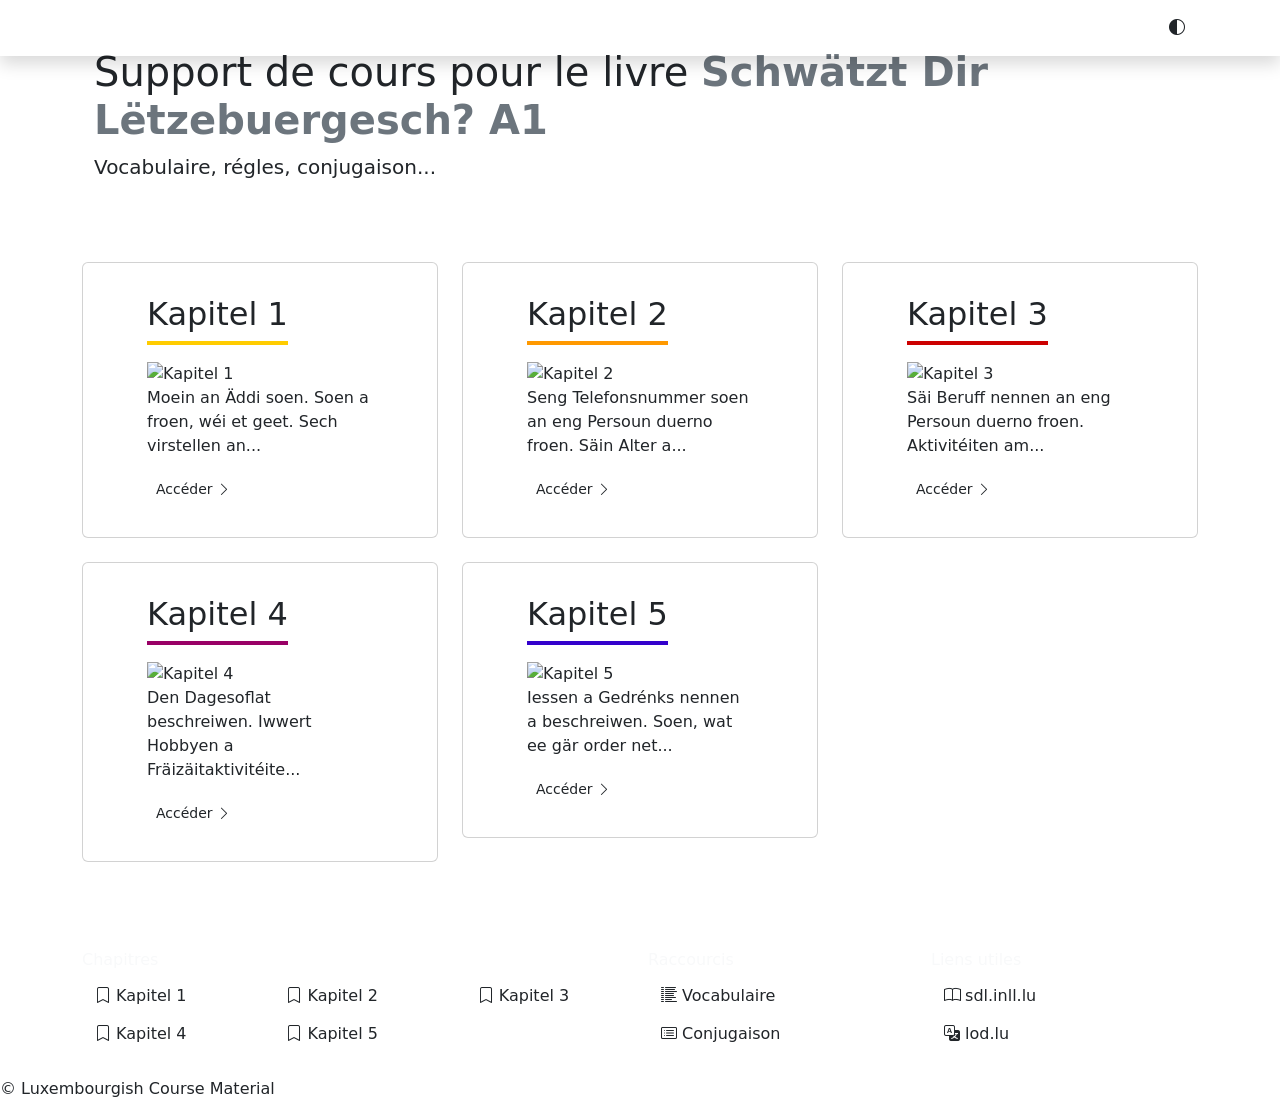
==== index.html @ 9e924755 "v2" ====
<!DOCTYPE html>
<html lang="fr">
<head>
  <meta charset="utf-8">
  <meta name="viewport" content="width=device-width, initial-scale=1">
  <meta name="description" content="Support de cours pour le livre Schwätzt Dir Lëtzebuergesch? A1.">
  <meta name="author" content="R. Cothenet">
  <title>Luxembourgish course material</title>

  <link rel="apple-touch-icon" sizes="180x180" href="/lcm/assets/img/favicon-180x180.png">
  <link rel="icon" type="image/png" href="/lcm/assets/img/favicon-32x32.png">
  <link rel="icon" type="image/png" href="/lcm/assets/img/favicon-192x192.png">

  <!-- Bootsrap CDN -->
  <link rel="stylesheet" href="https://cdn.jsdelivr.net/npm/bootstrap@5.2.2/dist/css/bootstrap.min.css">
  <link rel="stylesheet" href="https://cdn.jsdelivr.net/npm/bootstrap-icons@1.9.1/font/bootstrap-icons.css">

  <!-- FONTS -->
  <link rel="preconnect" href="https://fonts.googleapis.com">
  <link rel="preconnect" href="https://fonts.gstatic.com" crossorigin>
  <link href="https://fonts.googleapis.com/css2?family=Chakra+Petch&display=swap" rel="stylesheet">

  <!-- CSS -->
  <link rel="stylesheet" href="/lcm/assets/css/main.css">
</head>

<body>
	<script>/* add darkmode on load if already set */
	if (localStorage.getItem('theme') === 'dark') document.body.className = 'darkmode';
	</script>
	<header>
	<!-- navbar -->
	<nav class="navbar navbar-expand-md navbar-dark fixed-top shadow" role="navigation">
  <div class="container">
    <a class="navbar-brand" href="/lcm/"><i class="bi bi-house-fill"></i></a>
    <button class="navbar-toggler" type="button" data-bs-toggle="collapse" data-bs-target="#navbarCollapse" aria-controls="navbarCollapse" aria-expanded="false" aria-label="Toggle navigation">
      <span class="toggler-icon top-bar"></span>
      <span class="toggler-icon middle-bar"></span>
      <span class="toggler-icon bottom-bar"></span>
    </button>
    <div class="collapse navbar-collapse" id="navbarCollapse">
      <ul class="navbar-nav me-md-auto mb-2 mb-md-0">
        <li class="nav-item">
          <a class="nav-link" aria-current="page" href="/lcm/">Accueil</a>
        </li>
        <li class="nav-item dropdown">
          <a class="nav-link dropdown-toggle" href="#" role="button" data-bs-toggle="dropdown" aria-expanded="false">
            Chapitres
          </a>
          <ul class="dropdown-menu dropdown-menu-dark bg-c4" style="border:none;">
    			
    				<li class="nav-item">
    					<a class="dropdown-item" href="/lcm/chapitre/kapitel-1">
    						<span class="d-inline-block rounded-circle p-1" style="background-color: #ffcc00"></span> Kapitel 1
    					</a></li>
    				<li class="nav-item">
    					<a class="dropdown-item" href="/lcm/chapitre/kapitel-2">
    						<span class="d-inline-block rounded-circle p-1" style="background-color: #ff9900"></span> Kapitel 2
    					</a></li>
    				<li class="nav-item">
    					<a class="dropdown-item" href="/lcm/chapitre/kapitel-3">
    						<span class="d-inline-block rounded-circle p-1" style="background-color: #cc0000"></span> Kapitel 3
    					</a></li>
    				<li class="nav-item">
    					<a class="dropdown-item" href="/lcm/chapitre/kapitel-4">
    						<span class="d-inline-block rounded-circle p-1" style="background-color: #990066"></span> Kapitel 4
    					</a></li>
    				<li class="nav-item">
    					<a class="dropdown-item" href="/lcm/chapitre/kapitel-5">
    						<span class="d-inline-block rounded-circle p-1" style="background-color: #3300cc"></span> Kapitel 5
    					</a></li>
          </ul>
        </li>
        <li class="nav-item">
          <a class="nav-link" href="/lcm/conjugaison">Conjugaison</a>
        </li>
        <li class="nav-item">
          <a class="nav-link" href="/lcm/vocabulaire">Vocabulaire</a>
        </li>
      </ul>
      <ul class="navbar-nav">
        <li class="nav-item">
            <button id="dark-mode-toggle" type="button" class="btn" aria-label="toggle dark mode"><i class="bi bi-circle-half"></i></button>
        </li>
      </ul>
    </div>
  </div>
</nav>
	<!-- end navbar -->
	</header>
	<main>
	<!-- content -->
	<div class="bg-c2 text-main mb-4">
  <div class="container px-4 pt-5 pb-4 ">
    <h1 class="display-6">Support de cours pour le livre <span class="fw-bold text-secondary">Schwätzt Dir Lëtzebuergesch? A1</span></h1>
    <p class="col-md-8 fs-5">Vocabulaire, régles, conjugaison...</p>
  </div>
</div>

<div class="container py-3">
  <div class="row g-4">
    
    <div class="col-sm-6 col-lg-4">
      <div class="card card-home px-md-5 py-md-3">
        <div class="card-body">
          <h2 class="card-title d-inline-block pb-2 mb-3" style="border-bottom:0.25rem solid #ffcc00">Kapitel 1</h2>
          <img src="/lcm/assets/img/chapter1.jpg" class="card-home-img" alt="Kapitel 1">
          <p class="card-text">Moein an Äddi soen. Soen a froen, wéi et geet. Sech virstellen an...</p>
          <a href="/lcm/chapitre/kapitel-1" class="btn btn-sm btn-access">Accéder <i class="bi bi-chevron-right"></i></a>
        </div>
      </div>
    </div>
    
    <div class="col-sm-6 col-lg-4">
      <div class="card card-home px-md-5 py-md-3">
        <div class="card-body">
          <h2 class="card-title d-inline-block pb-2 mb-3" style="border-bottom:0.25rem solid #ff9900">Kapitel 2</h2>
          <img src="/lcm/assets/img/chapter2.jpg" class="card-home-img" alt="Kapitel 2">
          <p class="card-text">Seng Telefonsnummer soen an eng Persoun duerno froen. Säin Alter a...</p>
          <a href="/lcm/chapitre/kapitel-2" class="btn btn-sm btn-access">Accéder <i class="bi bi-chevron-right"></i></a>
        </div>
      </div>
    </div>
    
    <div class="col-sm-6 col-lg-4">
      <div class="card card-home px-md-5 py-md-3">
        <div class="card-body">
          <h2 class="card-title d-inline-block pb-2 mb-3" style="border-bottom:0.25rem solid #cc0000">Kapitel 3</h2>
          <img src="/lcm/assets/img/chapter3.jpg" class="card-home-img" alt="Kapitel 3">
          <p class="card-text">Säi Beruff nennen an eng Persoun duerno froen. Aktivitéiten am...</p>
          <a href="/lcm/chapitre/kapitel-3" class="btn btn-sm btn-access">Accéder <i class="bi bi-chevron-right"></i></a>
        </div>
      </div>
    </div>
    
    <div class="col-sm-6 col-lg-4">
      <div class="card card-home px-md-5 py-md-3">
        <div class="card-body">
          <h2 class="card-title d-inline-block pb-2 mb-3" style="border-bottom:0.25rem solid #990066">Kapitel 4</h2>
          <img src="/lcm/assets/img/chapter4.jpg" class="card-home-img" alt="Kapitel 4">
          <p class="card-text">Den Dagesoflat beschreiwen. Iwwert Hobbyen a Fräizäitaktivitéite...</p>
          <a href="/lcm/chapitre/kapitel-4" class="btn btn-sm btn-access">Accéder <i class="bi bi-chevron-right"></i></a>
        </div>
      </div>
    </div>
    
    <div class="col-sm-6 col-lg-4">
      <div class="card card-home px-md-5 py-md-3">
        <div class="card-body">
          <h2 class="card-title d-inline-block pb-2 mb-3" style="border-bottom:0.25rem solid #3300cc">Kapitel 5</h2>
          <img src="/lcm/assets/img/chapter5.jpg" class="card-home-img" alt="Kapitel 5">
          <p class="card-text">Iessen a Gedrénks nennen a beschreiwen. Soen, wat ee gär order net...</p>
          <a href="/lcm/chapitre/kapitel-5" class="btn btn-sm btn-access">Accéder <i class="bi bi-chevron-right"></i></a>
        </div>
      </div>
    </div>
    
  </div>
</div>
	<!-- end content -->
	</main>
	<!-- footer -->
	<footer class="mt-4">
	<div class="bg-c2 text-light container-flex py-4 pb-sm-4 pt-sm-5">
		<div class="container">
			<div class="row g-3">
				<div class="col-12 col-md-6">
					<h6 class="footer-title">Chapitres</h6>	
					<div class="row">
						
						<div class="col-4">
							<a href="/lcm/chapitre/kapitel-1" class="btn link-footer">
								<i class="bi bi-bookmark"></i> Kapitel 1
							</a>
						</div>
						
						<div class="col-4">
							<a href="/lcm/chapitre/kapitel-2" class="btn link-footer">
								<i class="bi bi-bookmark"></i> Kapitel 2
							</a>
						</div>
						
						<div class="col-4">
							<a href="/lcm/chapitre/kapitel-3" class="btn link-footer">
								<i class="bi bi-bookmark"></i> Kapitel 3
							</a>
						</div>
						
						<div class="col-4">
							<a href="/lcm/chapitre/kapitel-4" class="btn link-footer">
								<i class="bi bi-bookmark"></i> Kapitel 4
							</a>
						</div>
						
						<div class="col-4">
							<a href="/lcm/chapitre/kapitel-5" class="btn link-footer">
								<i class="bi bi-bookmark"></i> Kapitel 5
							</a>
						</div>
						
					</div>
				</div>
				<div class="col-6 col-md-3">
					<h6 class="footer-title">Raccourcis</h6>
					<div class="row">
						<div class="col-12">
							<a href="/lcm/vocabulaire" class="btn link-footer">
								<i class="bi bi-list-columns-reverse"></i> Vocabulaire
							</a>
						</div>
						<div class="col-12">
							<a href="/lcm/conjugaison" class="btn link-footer">
								<i class="bi bi-card-list"></i> Conjugaison
							</a>
						</div>
					</div>
				</div>
				<div class="col-6 col-md-3">
					<h6 class="footer-title">Liens utiles</h6>
					<div class="row rows-col-1">
						<div class="col-12">
							<a href="https://sdl.inll.lu/?page_id=720" target="_blank" class="btn link-footer">
								<i class="bi bi-book"></i> sdl.inll.lu
							</a>
						</div>
						<div class="col-12">
							<a href="https://lod.lu/" target="_blank" class="btn link-footer">
								<i class="bi bi-translate"></i> lod.lu
							</a>
						</div>
					</div>
				</div>
			</div>
		</div>
	</div>
	<div class="footer-bottom container-flex">
		<p class="m-0">&copy; Luxembourgish Course Material</p>
	</div>
</footer>
	<!-- end footer -->

	<script src="https://cdn.jsdelivr.net/npm/bootstrap@5.2.2/dist/js/bootstrap.bundle.min.js"></script>
	<script src="https://cdn.jsdelivr.net/npm/masonry-layout@4.2.2/dist/masonry.pkgd.min.js" integrity="sha384-GNFwBvfVxBkLMJpYMOABq3c+d3KnQxudP/mGPkzpZSTYykLBNsZEnG2D9G/X/+7D" crossorigin="anonymous" async></script>
	<script src="/lcm/assets/js/main.js"></script>
</body>
</html>
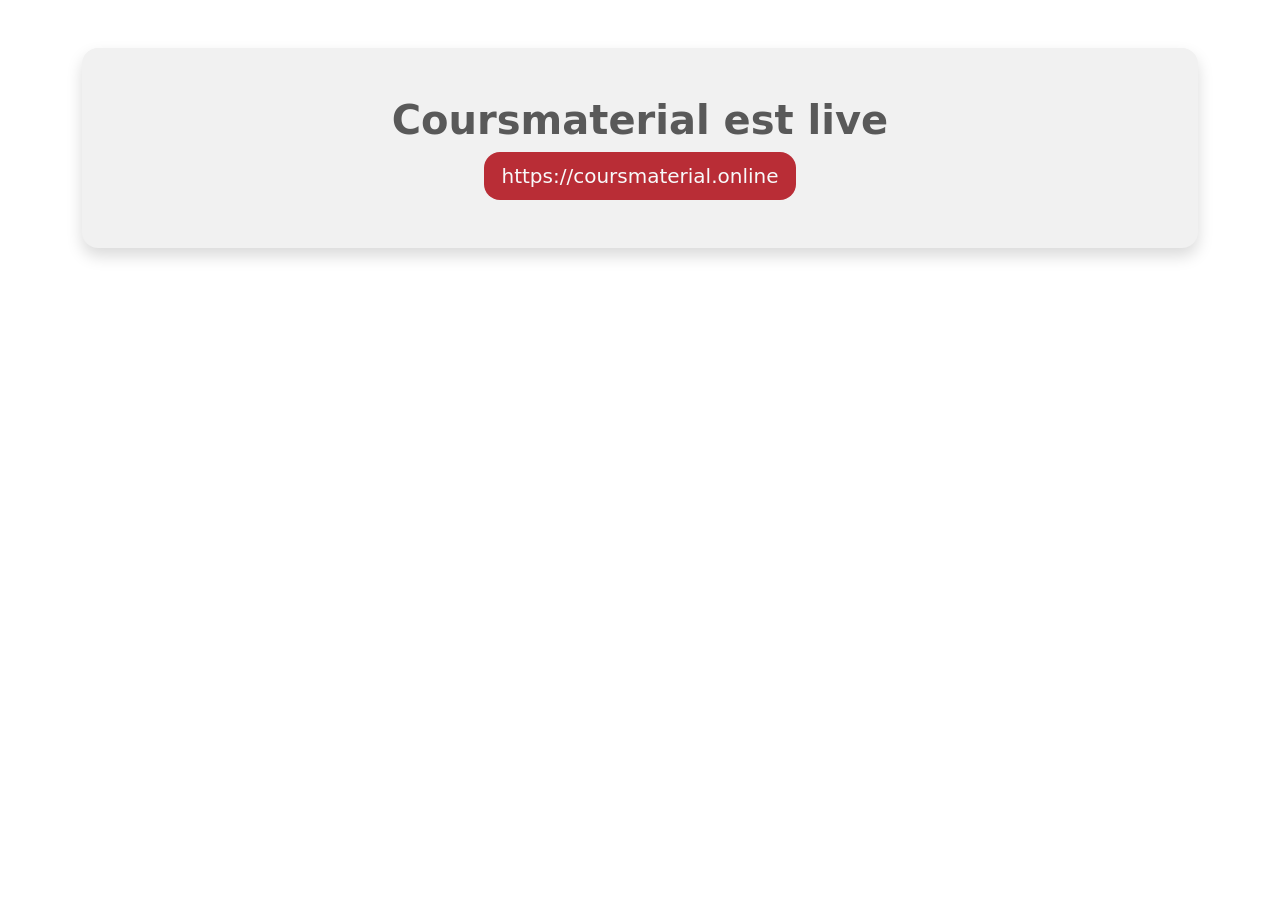
==== commit 9e5cf09a: "Live" ====
--- a/index.html
+++ b/index.html
@@ -1,246 +1,19 @@
-<!DOCTYPE html>
-<html lang="fr">
-<head>
-  <meta charset="utf-8">
-  <meta name="viewport" content="width=device-width, initial-scale=1">
-  <meta name="description" content="Support de cours pour le livre Schwätzt Dir Lëtzebuergesch? A1.">
-  <meta name="author" content="R. Cothenet">
-  <title>Luxembourgish course material</title>
-
-  <link rel="apple-touch-icon" sizes="180x180" href="/lcm/assets/img/favicon-180x180.png">
-  <link rel="icon" type="image/png" href="/lcm/assets/img/favicon-32x32.png">
-  <link rel="icon" type="image/png" href="/lcm/assets/img/favicon-192x192.png">
-
-  <!-- Bootsrap CDN -->
-  <link rel="stylesheet" href="https://cdn.jsdelivr.net/npm/bootstrap@5.2.2/dist/css/bootstrap.min.css">
-  <link rel="stylesheet" href="https://cdn.jsdelivr.net/npm/bootstrap-icons@1.9.1/font/bootstrap-icons.css">
-
-  <!-- FONTS -->
-  <link rel="preconnect" href="https://fonts.googleapis.com">
-  <link rel="preconnect" href="https://fonts.gstatic.com" crossorigin>
-  <link href="https://fonts.googleapis.com/css2?family=Chakra+Petch&display=swap" rel="stylesheet">
-
-  <!-- CSS -->
-  <link rel="stylesheet" href="/lcm/assets/css/main.css">
-</head>
-
-<body>
-	<script>/* add darkmode on load if already set */
-	if (localStorage.getItem('theme') === 'dark') document.body.className = 'darkmode';
-	</script>
-	<header>
-	<!-- navbar -->
-	<nav class="navbar navbar-expand-md navbar-dark fixed-top shadow" role="navigation">
-  <div class="container">
-    <a class="navbar-brand" href="/lcm/"><i class="bi bi-house-fill"></i></a>
-    <button class="navbar-toggler" type="button" data-bs-toggle="collapse" data-bs-target="#navbarCollapse" aria-controls="navbarCollapse" aria-expanded="false" aria-label="Toggle navigation">
-      <span class="toggler-icon top-bar"></span>
-      <span class="toggler-icon middle-bar"></span>
-      <span class="toggler-icon bottom-bar"></span>
-    </button>
-    <div class="collapse navbar-collapse" id="navbarCollapse">
-      <ul class="navbar-nav me-md-auto mb-2 mb-md-0">
-        <li class="nav-item">
-          <a class="nav-link" aria-current="page" href="/lcm/">Accueil</a>
-        </li>
-        <li class="nav-item dropdown">
-          <a class="nav-link dropdown-toggle" href="#" role="button" data-bs-toggle="dropdown" aria-expanded="false">
-            Chapitres
-          </a>
-          <ul class="dropdown-menu dropdown-menu-dark bg-c4" style="border:none;">
-    			
-    				<li class="nav-item">
-    					<a class="dropdown-item" href="/lcm/chapitre/kapitel-1">
-    						<span class="d-inline-block rounded-circle p-1" style="background-color: #ffcc00"></span> Kapitel 1
-    					</a></li>
-    				<li class="nav-item">
-    					<a class="dropdown-item" href="/lcm/chapitre/kapitel-2">
-    						<span class="d-inline-block rounded-circle p-1" style="background-color: #ff9900"></span> Kapitel 2
-    					</a></li>
-    				<li class="nav-item">
-    					<a class="dropdown-item" href="/lcm/chapitre/kapitel-3">
-    						<span class="d-inline-block rounded-circle p-1" style="background-color: #cc0000"></span> Kapitel 3
-    					</a></li>
-    				<li class="nav-item">
-    					<a class="dropdown-item" href="/lcm/chapitre/kapitel-4">
-    						<span class="d-inline-block rounded-circle p-1" style="background-color: #990066"></span> Kapitel 4
-    					</a></li>
-    				<li class="nav-item">
-    					<a class="dropdown-item" href="/lcm/chapitre/kapitel-5">
-    						<span class="d-inline-block rounded-circle p-1" style="background-color: #3300cc"></span> Kapitel 5
-    					</a></li>
-          </ul>
-        </li>
-        <li class="nav-item">
-          <a class="nav-link" href="/lcm/conjugaison">Conjugaison</a>
-        </li>
-        <li class="nav-item">
-          <a class="nav-link" href="/lcm/vocabulaire">Vocabulaire</a>
-        </li>
-      </ul>
-      <ul class="navbar-nav">
-        <li class="nav-item">
-            <button id="dark-mode-toggle" type="button" class="btn" aria-label="toggle dark mode"><i class="bi bi-circle-half"></i></button>
-        </li>
-      </ul>
-    </div>
-  </div>
-</nav>
-	<!-- end navbar -->
-	</header>
-	<main>
-	<!-- content -->
-	<div class="bg-c2 text-main mb-4">
-  <div class="container px-4 pt-5 pb-4 ">
-    <h1 class="display-6">Support de cours pour le livre <span class="fw-bold text-secondary">Schwätzt Dir Lëtzebuergesch? A1</span></h1>
-    <p class="col-md-8 fs-5">Vocabulaire, régles, conjugaison...</p>
-  </div>
-</div>
-
-<div class="container py-3">
-  <div class="row g-4">
-    
-    <div class="col-sm-6 col-lg-4">
-      <div class="card card-home px-md-5 py-md-3">
-        <div class="card-body">
-          <h2 class="card-title d-inline-block pb-2 mb-3" style="border-bottom:0.25rem solid #ffcc00">Kapitel 1</h2>
-          <img src="/lcm/assets/img/chapter1.jpg" class="card-home-img" alt="Kapitel 1">
-          <p class="card-text">Moein an Äddi soen. Soen a froen, wéi et geet. Sech virstellen an...</p>
-          <a href="/lcm/chapitre/kapitel-1" class="btn btn-sm btn-access">Accéder <i class="bi bi-chevron-right"></i></a>
-        </div>
-      </div>
-    </div>
-    
-    <div class="col-sm-6 col-lg-4">
-      <div class="card card-home px-md-5 py-md-3">
-        <div class="card-body">
-          <h2 class="card-title d-inline-block pb-2 mb-3" style="border-bottom:0.25rem solid #ff9900">Kapitel 2</h2>
-          <img src="/lcm/assets/img/chapter2.jpg" class="card-home-img" alt="Kapitel 2">
-          <p class="card-text">Seng Telefonsnummer soen an eng Persoun duerno froen. Säin Alter a...</p>
-          <a href="/lcm/chapitre/kapitel-2" class="btn btn-sm btn-access">Accéder <i class="bi bi-chevron-right"></i></a>
-        </div>
-      </div>
-    </div>
-    
-    <div class="col-sm-6 col-lg-4">
-      <div class="card card-home px-md-5 py-md-3">
-        <div class="card-body">
-          <h2 class="card-title d-inline-block pb-2 mb-3" style="border-bottom:0.25rem solid #cc0000">Kapitel 3</h2>
-          <img src="/lcm/assets/img/chapter3.jpg" class="card-home-img" alt="Kapitel 3">
-          <p class="card-text">Säi Beruff nennen an eng Persoun duerno froen. Aktivitéiten am...</p>
-          <a href="/lcm/chapitre/kapitel-3" class="btn btn-sm btn-access">Accéder <i class="bi bi-chevron-right"></i></a>
-        </div>
-      </div>
-    </div>
-    
-    <div class="col-sm-6 col-lg-4">
-      <div class="card card-home px-md-5 py-md-3">
-        <div class="card-body">
-          <h2 class="card-title d-inline-block pb-2 mb-3" style="border-bottom:0.25rem solid #990066">Kapitel 4</h2>
-          <img src="/lcm/assets/img/chapter4.jpg" class="card-home-img" alt="Kapitel 4">
-          <p class="card-text">Den Dagesoflat beschreiwen. Iwwert Hobbyen a Fräizäitaktivitéite...</p>
-          <a href="/lcm/chapitre/kapitel-4" class="btn btn-sm btn-access">Accéder <i class="bi bi-chevron-right"></i></a>
-        </div>
-      </div>
-    </div>
-    
-    <div class="col-sm-6 col-lg-4">
-      <div class="card card-home px-md-5 py-md-3">
-        <div class="card-body">
-          <h2 class="card-title d-inline-block pb-2 mb-3" style="border-bottom:0.25rem solid #3300cc">Kapitel 5</h2>
-          <img src="/lcm/assets/img/chapter5.jpg" class="card-home-img" alt="Kapitel 5">
-          <p class="card-text">Iessen a Gedrénks nennen a beschreiwen. Soen, wat ee gär order net...</p>
-          <a href="/lcm/chapitre/kapitel-5" class="btn btn-sm btn-access">Accéder <i class="bi bi-chevron-right"></i></a>
-        </div>
-      </div>
-    </div>
-    
-  </div>
-</div>
-	<!-- end content -->
-	</main>
-	<!-- footer -->
-	<footer class="mt-4">
-	<div class="bg-c2 text-light container-flex py-4 pb-sm-4 pt-sm-5">
-		<div class="container">
-			<div class="row g-3">
-				<div class="col-12 col-md-6">
-					<h6 class="footer-title">Chapitres</h6>	
-					<div class="row">
-						
-						<div class="col-4">
-							<a href="/lcm/chapitre/kapitel-1" class="btn link-footer">
-								<i class="bi bi-bookmark"></i> Kapitel 1
-							</a>
-						</div>
-						
-						<div class="col-4">
-							<a href="/lcm/chapitre/kapitel-2" class="btn link-footer">
-								<i class="bi bi-bookmark"></i> Kapitel 2
-							</a>
-						</div>
-						
-						<div class="col-4">
-							<a href="/lcm/chapitre/kapitel-3" class="btn link-footer">
-								<i class="bi bi-bookmark"></i> Kapitel 3
-							</a>
-						</div>
-						
-						<div class="col-4">
-							<a href="/lcm/chapitre/kapitel-4" class="btn link-footer">
-								<i class="bi bi-bookmark"></i> Kapitel 4
-							</a>
-						</div>
-						
-						<div class="col-4">
-							<a href="/lcm/chapitre/kapitel-5" class="btn link-footer">
-								<i class="bi bi-bookmark"></i> Kapitel 5
-							</a>
-						</div>
-						
-					</div>
-				</div>
-				<div class="col-6 col-md-3">
-					<h6 class="footer-title">Raccourcis</h6>
-					<div class="row">
-						<div class="col-12">
-							<a href="/lcm/vocabulaire" class="btn link-footer">
-								<i class="bi bi-list-columns-reverse"></i> Vocabulaire
-							</a>
-						</div>
-						<div class="col-12">
-							<a href="/lcm/conjugaison" class="btn link-footer">
-								<i class="bi bi-card-list"></i> Conjugaison
-							</a>
-						</div>
-					</div>
-				</div>
-				<div class="col-6 col-md-3">
-					<h6 class="footer-title">Liens utiles</h6>
-					<div class="row rows-col-1">
-						<div class="col-12">
-							<a href="https://sdl.inll.lu/?page_id=720" target="_blank" class="btn link-footer">
-								<i class="bi bi-book"></i> sdl.inll.lu
-							</a>
-						</div>
-						<div class="col-12">
-							<a href="https://lod.lu/" target="_blank" class="btn link-footer">
-								<i class="bi bi-translate"></i> lod.lu
-							</a>
-						</div>
-					</div>
-				</div>
-			</div>
-		</div>
-	</div>
-	<div class="footer-bottom container-flex">
-		<p class="m-0">&copy; Luxembourgish Course Material</p>
-	</div>
-</footer>
-	<!-- end footer -->
-
-	<script src="https://cdn.jsdelivr.net/npm/bootstrap@5.2.2/dist/js/bootstrap.bundle.min.js"></script>
-	<script src="https://cdn.jsdelivr.net/npm/masonry-layout@4.2.2/dist/masonry.pkgd.min.js" integrity="sha384-GNFwBvfVxBkLMJpYMOABq3c+d3KnQxudP/mGPkzpZSTYykLBNsZEnG2D9G/X/+7D" crossorigin="anonymous" async></script>
-	<script src="/lcm/assets/js/main.js"></script>
-</body>
+<!DOCTYPE html>
+<html lang="fr">
+<head>
+  <meta charset="utf-8">
+  <meta name="viewport" content="width=device-width, initial-scale=1">
+  <meta name="author" content="R. Cothenet">
+  <title>Coursmaterial est live !</title>
+
+  <!-- Bootsrap CDN -->
+  <link rel="stylesheet" href="https://cdn.jsdelivr.net/npm/bootstrap@5.2.2/dist/css/bootstrap.min.css">
+  <link rel="stylesheet" href="https://cdn.jsdelivr.net/npm/bootstrap-icons@1.9.1/font/bootstrap-icons.css">
+</head>
+<body class="container text-center">
+    <div class="p-5 my-5 rounded-4 shadow" style="background-color: #f1f1f1">
+        <h1 class="fw-semibold" style="color: #595959">Coursmaterial est live</h1>
+        <a class="btn btn-lg text-light" style="background-color: #b92d36;border-radius: 1rem;" href="https://coursmaterial.online" role="button">https://coursmaterial.online</a>
+    </div>
+</body>
 </html>
